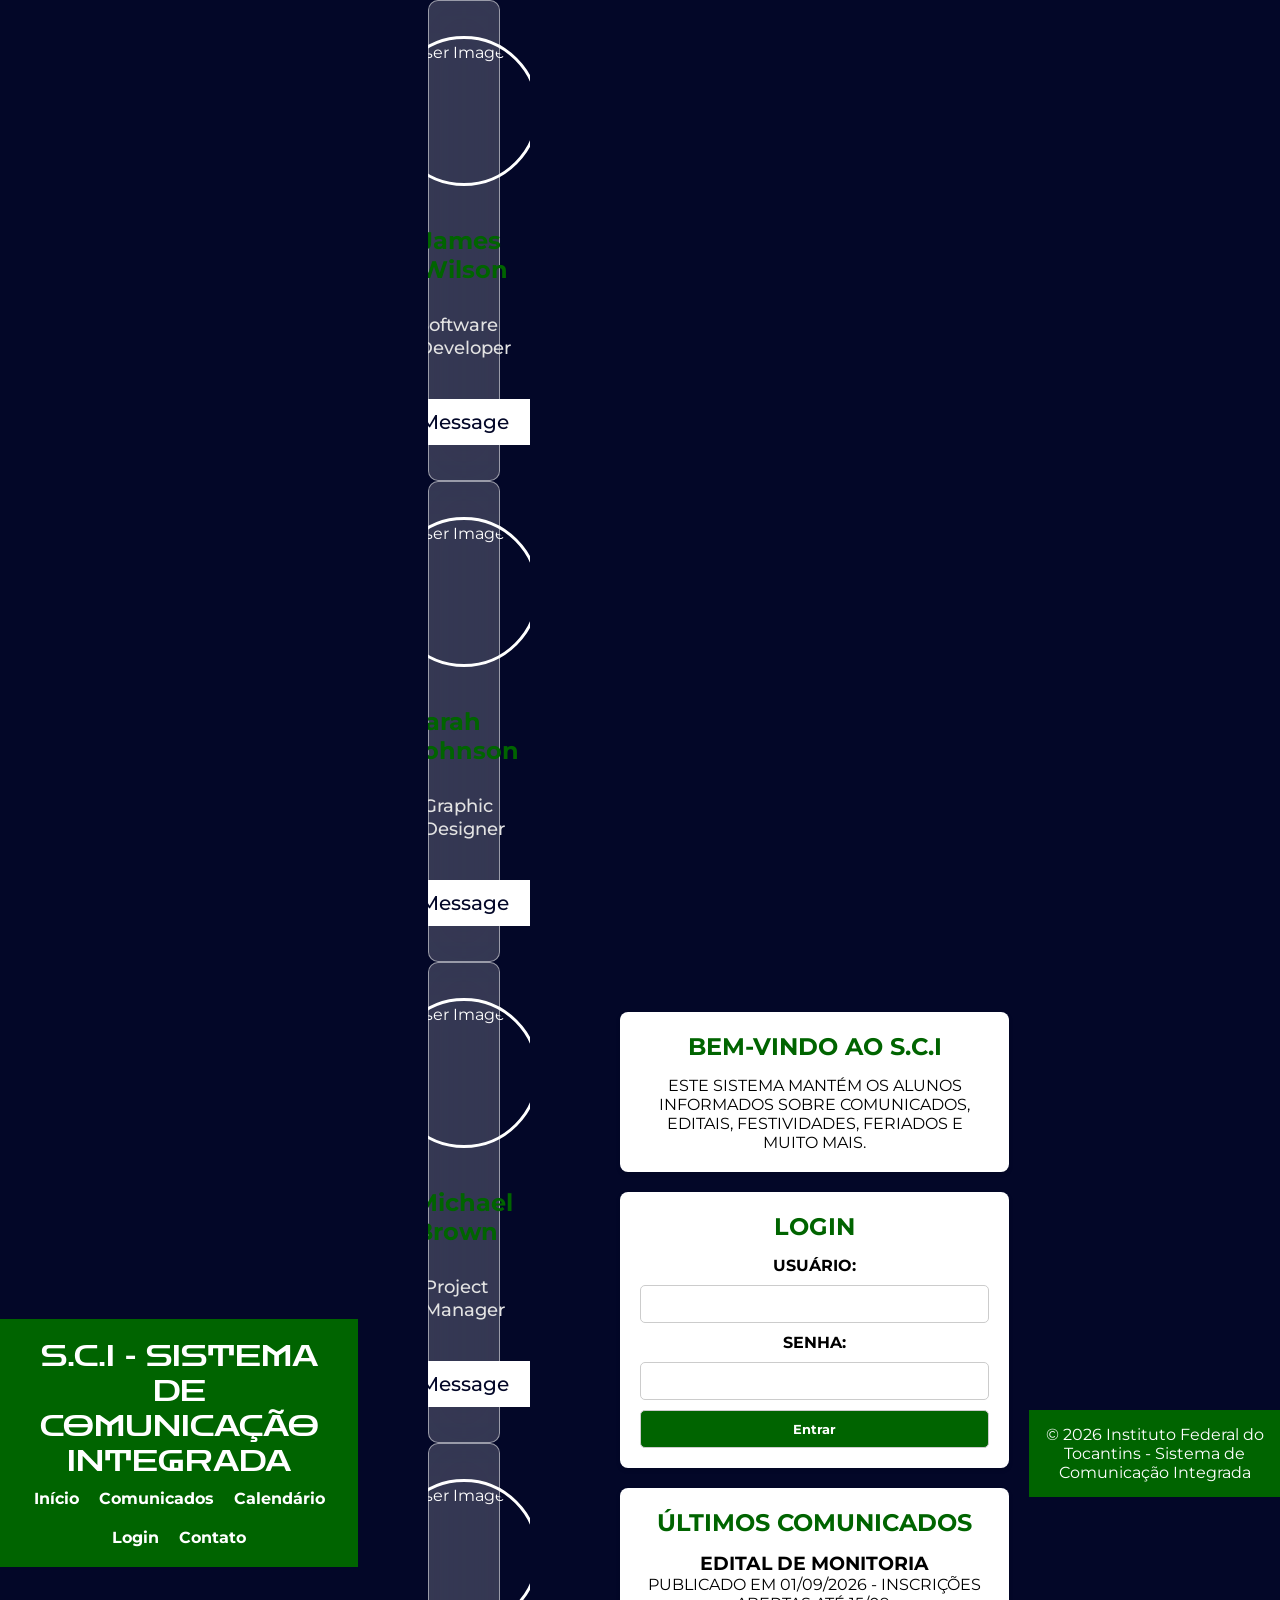
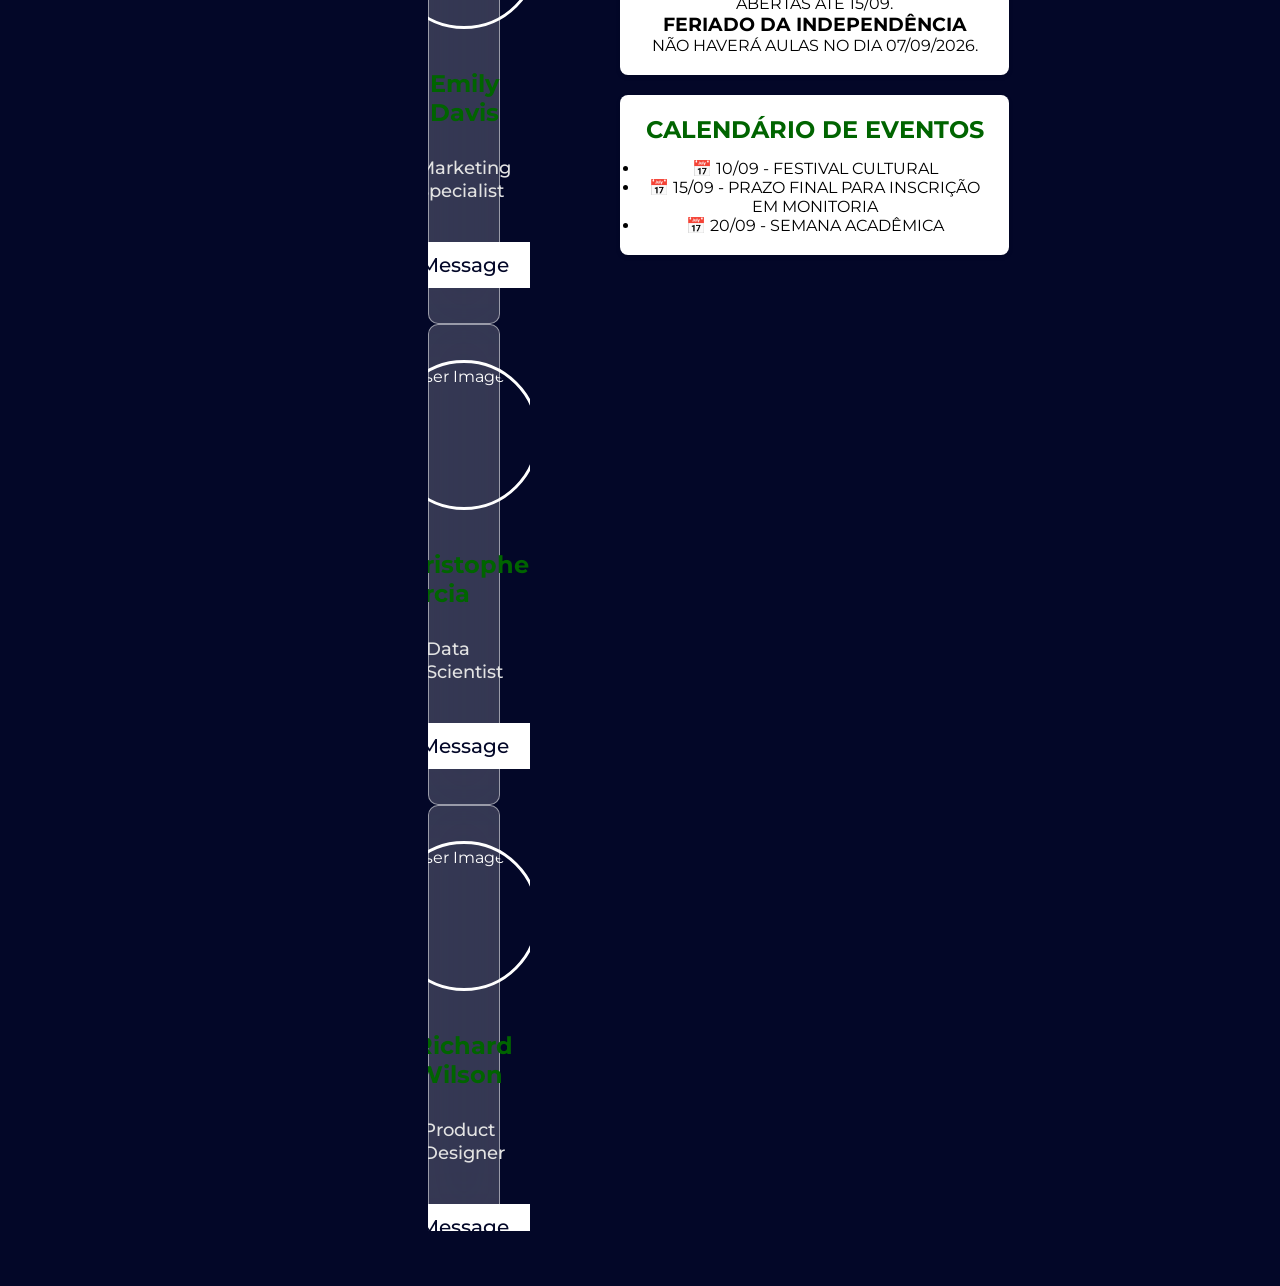
==== index.html @ 7d1e1d48 "teste" ====
<!DOCTYPE html>
<html lang="pt-BR">
<head>
    <meta charset="UTF-8">
    <meta name="viewport" content="width=device-width, initial-scale=1.0">
    <title>S.C.I - Sistema de Comunicação Integrada</title>
    <link rel="stylesheet" href="style.css">
    
    <link javascript src="api.js"></script>
    <link rel="preconnect" href="https://fonts.googleapis.com">
<link rel="preconnect" href="https://fonts.gstatic.com" crossorigin>
<link rel="preconnect" href="https://fonts.googleapis.com">
<link rel="preconnect" href="https://fonts.gstatic.com" crossorigin>
<link href="https://fonts.googleapis.com/css2?family=Electrolize&family=Zen+Dots&display=swap" rel="stylesheet">
</head>
<body>
    <!-- Cabeçalho teste -->
    <header>
        <h1>S.C.I - Sistema de Comunicação Integrada</h1>
        <nav>
            <ul>
                <li><a href="index.html">Início</a></li>
                <li><a href="#comunicados">Comunicados</a></li>
                <li><a href="#calendario">Calendário</a></li>
                <li><a href="#login">Login</a></li>
                <li><a href="#contato">Contato</a></li>
            </ul>
        </nav>
    </header>

<body>
  <div class="container swiper">
    <div class="slider-wrapper">
      <div class="card-list swiper-wrapper">
        <div class="card-item swiper-slide">
          <img src="images/img-1.jpg" alt="User Image" class="user-image">
          <h2 class="user-name">James Wilson</h2>
          <p class="user-profession">Software Developer</p>
          <button class="message-button">Message</button>
        </div>
        <div class="card-item swiper-slide">
          <img src="images/img-2.jpg" alt="User Image" class="user-image">
          <h2 class="user-name">Sarah Johnson</h2>
          <p class="user-profession">Graphic Designer</p>
          <button class="message-button">Message</button>
        </div>
        <div class="card-item swiper-slide">
          <img src="images/img-3.jpg" alt="User Image" class="user-image">
          <h2 class="user-name">Michael Brown</h2>
          <p class="user-profession">Project Manager</p>
          <button class="message-button">Message</button>
        </div>
        <div class="card-item swiper-slide">
          <img src="images/img-4.jpg" alt="User Image" class="user-image">
          <h2 class="user-name">Emily Davis</h2>
          <p class="user-profession">Marketing Specialist</p>
          <button class="message-button">Message</button>
        </div>
        <div class="card-item swiper-slide">
          <img src="images/img-5.jpg" alt="User Image" class="user-image">
          <h2 class="user-name">Christopher Garcia</h2>
          <p class="user-profession">Data Scientist</p>
          <button class="message-button">Message</button>
        </div>
        <div class="card-item swiper-slide">
          <img src="images/img-6.jpg" alt="User Image" class="user-image">
          <h2 class="user-name">Richard Wilson</h2>
          <p class="user-profession">Product Designer</p>
          <button class="message-button">Message</button>
        </div>
      </div>
      <div class="swiper-pagination"></div>
      <div class="swiper-slide-button swiper-button-prev"></div>
      <div class="swiper-slide-button swiper-button-next"></div>
    </div>
  </div>
  <!-- Linking SwiperJS script -->
  <script src="https://cdn.jsdelivr.net/npm/swiper@11/swiper-bundle.min.js"></script>
  <!-- Linking custom script -->
  <script src="script.js"></script>
</body>
</html>
    <!-- Conteúdo principal -->
    <main>
        <!-- Seção de boas-vindas -->
        <section id="bem-vindo">
            <h2>Bem-vindo ao S.C.I</h2>
            <p>Este sistema mantém os alunos informados sobre comunicados, editais, festividades, feriados e muito mais.</p>
        </section>

        <!-- Seção de login -->
        <section id="login">
            <h2>Login</h2>
            <form action="login.php" method="post">
                <label for="usuario">Usuário:</label>
                <input type="text" id="usuario" name="usuario" required>

                <label for="senha">Senha:</label>
                <input type="password" id="senha" name="senha" required>

                <button type="submit">Entrar</button>
            </form>
        </section>

        <!-- Seção de comunicados -->
        <section id="comunicados">
            <h2>Últimos Comunicados</h2>
            <article>
                <h3>Edital de Monitoria</h3>
                <p>Publicado em 01/09/2026 - Inscrições abertas até 15/09.</p>
            </article>
            <article>
                <h3>Feriado da Independência</h3>
                <p>Não haverá aulas no dia 07/09/2026.</p>
            </article>
        </section>

        <!-- Seção de calendário -->
        <section id="calendario">
            <h2>Calendário de Eventos</h2>
            <ul>
                <li>📅 10/09 - Festival Cultural</li>
                <li>📅 15/09 - Prazo final para inscrição em monitoria</li>
                <li>📅 20/09 - Semana Acadêmica</li>
            </ul>
        </section>
    </main>

    <!-- Rodapé -->
    <footer id="contato">
        <p>&copy; 2026 Instituto Federal do Tocantins - Sistema de Comunicação Integrada</p>
    </footer>
</body>
 <script src="api.js"></script>
</html>
---- style.css ----
/* Importing Google Font - Montserrat */
@import url('https://fonts.googleapis.com/css2?family=Montserrat:ital,wght@0,100..900;1,100..900&display=swap');
/* Reset básico */
* {
  margin: 0;
  padding: 0;
  box-sizing: border-box;
  font-family: "Montserrat", sans-serif;
}
body {
  display: flex;
  align-items: center;
  justify-content: center;
  min-height: 100vh;
  background: url("images/bg.jpg") #030728 no-repeat center;
}

/* Cabeçalho */
header {
    background-color: #006400; /* Verde IFTO */
    color: #fff;
    padding: 20px;
    text-align: center;
}

header h1 {
    margin-bottom: 10px;
    font-size: 1.8rem;
}

nav ul {
    list-style: none;
    display: flex;
    justify-content: center;
    gap: 20px;
    flex-wrap: wrap; /* quebra em telas menores */
}

nav ul li a {
    color: #fff;
    text-decoration: none;
    font-weight: bold;
    transition: color 0.3s;
}

nav ul li a:hover {
    color: #cce5cc;
}

/* Conteúdo principal */
main {
    padding: 20px;
    max-width: 1000px;
    margin: auto;
}

section {
    background: #fff;
    padding: 20px;
    margin-bottom: 20px;
    border-radius: 8px;
    box-shadow: 0 2px 5px rgba(0,0,0,0.1);
    text-align: center;
    text-transform: uppercase;
    
}
h1{
    font-family: "Zen Dots", sans-serif;
  font-weight: 100;
  font-style: normal;
  text-transform: uppercase;
}
h2 {
    color: #006400;
    margin-bottom: 15px;
}

/* Formulários */
form {
    display: flex;
    flex-direction: column;
    gap: 10px;
}

label {
    font-weight: bold;
}

input, select, button {
    padding: 10px;
    border: 1px solid #ccc;
    border-radius: 5px;
}

button {
    background-color: #006400;
    color: #fff;
    font-weight: bold;
    cursor: pointer;
    transition: background 0.3s;
}

button:hover {
    background-color: #004d00;
}

/* Rodapé */
footer {
    background-color: #006400;
    color: #fff;
    text-align: center;
    padding: 15px;
    margin-top: 20px;
}

/* Responsividade */
@media (max-width: 768px) {
    header h1 {
        font-size: 1.5rem;
    }

    nav ul {
        flex-direction: column;
        gap: 10px;
    }

    main {
        padding: 10px;
    }

    section {
        padding: 15px;
    }
}

@media (max-width: 480px) {
    header h1 {
        font-size: 1.2rem;
    }

    button {
        padding: 8px;
        font-size: 0.9rem;
    }

    input, select {
        font-size: 0.9rem;
    }
}

.slider-wrapper {
  overflow: hidden;
  max-width: 1200px;
  margin: 0 70px 55px;
}
.card-list .card-item {
  height: auto;
  color: #fff;
  user-select: none;
  padding: 35px;
  display: flex;
  flex-direction: column;
  align-items: center;
  justify-content: center;
  border-radius: 10px;
  backdrop-filter: blur(30px);
  background: rgba(255, 255, 255, 0.2);
  border: 1px solid rgba(255, 255, 255, 0.5);
}
.card-list .card-item .user-image {
  width: 150px;
  height: 150px;
  border-radius: 50%;
  margin-bottom: 40px;
  border: 3px solid #fff;
  padding: 4px;
}
.card-list .card-item .user-profession {
  font-size: 1.15rem;
  color: #e3e3e3;
  font-weight: 500;
  margin: 14px 0 40px;
}
.card-list .card-item .message-button {
  font-size: 1.25rem;
  padding: 10px 35px;
  color: #030728;
  border-radius: 6px;
  font-weight: 500;
  cursor: pointer;
  background: #fff;
  border: 1px solid transparent;
  transition: 0.2s ease;
}
.card-list .card-item .message-button:hover {
  background: rgba(255, 255, 255, 0.1);
  border: 1px solid #fff;
  color: #fff;
}
.slider-wrapper .swiper-pagination-bullet {
  background: #fff;
  height: 13px;
  width: 13px;
  opacity: 0.5;
}
.slider-wrapper .swiper-pagination-bullet-active {
  opacity: 1;
}
.slider-wrapper .swiper-slide-button {
  color: #fff;
  margin-top: -55px;
  transition: 0.2s ease;
}
.slider-wrapper .swiper-slide-button:hover {
  color: #4658ff;
}
@media (max-width: 768px) {
  .slider-wrapper {
    margin: 0 10px 40px;
  }
  .slider-wrapper .swiper-slide-button {
    display: none;
  }
}
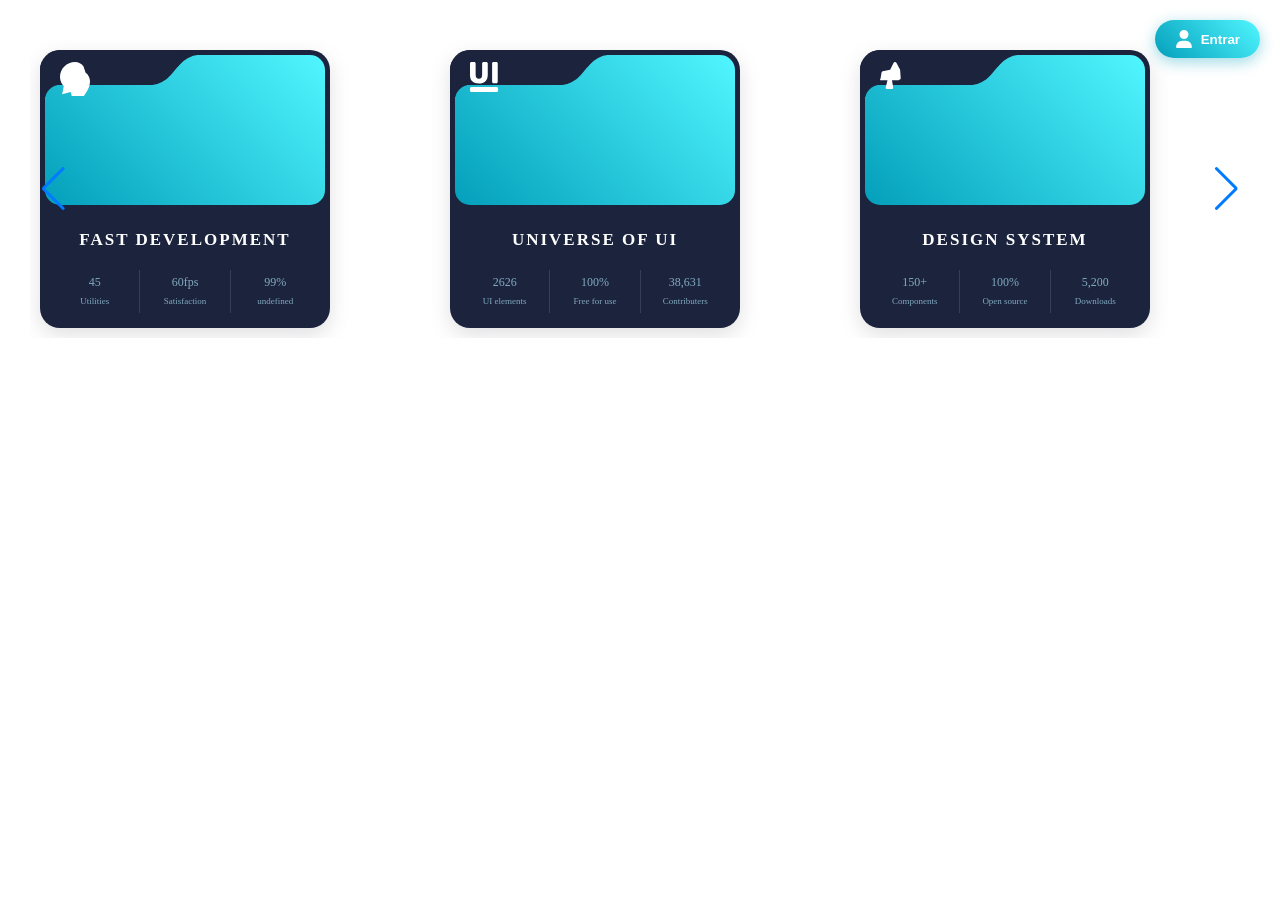
==== commit 3ff30c65: "nova cara" ====
--- a/index.html
+++ b/index.html
@@ -1,135 +1,66 @@
 <!DOCTYPE html>
-<html lang="pt-BR">
+<html lang="en">
+
 <head>
-    <meta charset="UTF-8">
-    <meta name="viewport" content="width=device-width, initial-scale=1.0">
-    <title>S.C.I - Sistema de Comunicação Integrada</title>
-    <link rel="stylesheet" href="style.css">
-    
-    <link javascript src="api.js"></script>
-    <link rel="preconnect" href="https://fonts.googleapis.com">
-<link rel="preconnect" href="https://fonts.gstatic.com" crossorigin>
-<link rel="preconnect" href="https://fonts.googleapis.com">
-<link rel="preconnect" href="https://fonts.gstatic.com" crossorigin>
-<link href="https://fonts.googleapis.com/css2?family=Electrolize&family=Zen+Dots&display=swap" rel="stylesheet">
+  <meta charset="UTF-8">
+  <meta name="viewport" content="width=device-width, initial-scale=1.0">
+  <title>SCI</title>
+  <link rel="stylesheet" href="estilos/style.css">
+  <link rel="stylesheet" href="estilos/posts.css">
+  <link rel="stylesheet" href="https://cdn.jsdelivr.net/npm/swiper@11/swiper-bundle.min.css">
 </head>
-<body>
-    <!-- Cabeçalho teste -->
-    <header>
-        <h1>S.C.I - Sistema de Comunicação Integrada</h1>
-        <nav>
-            <ul>
-                <li><a href="index.html">Início</a></li>
-                <li><a href="#comunicados">Comunicados</a></li>
-                <li><a href="#calendario">Calendário</a></li>
-                <li><a href="#login">Login</a></li>
-                <li><a href="#contato">Contato</a></li>
-            </ul>
-        </nav>
-    </header>
 
 <body>
-  <div class="container swiper">
-    <div class="slider-wrapper">
-      <div class="card-list swiper-wrapper">
-        <div class="card-item swiper-slide">
-          <img src="images/img-1.jpg" alt="User Image" class="user-image">
-          <h2 class="user-name">James Wilson</h2>
-          <p class="user-profession">Software Developer</p>
-          <button class="message-button">Message</button>
+  <!-- Botao Login canto superior direito -->
+  <div class="login-area">
+    <button class="login-btn" id="openLogin">
+      <svg xmlns="http://www.w3.org/2000/svg" viewBox="0 0 448 512" class="login-icon">
+        <path fill="white" d="M224 256A128 128 0 1 0 224 0a128 128 0 1 0 0 256zm-45.7 48C79.8 304 0 383.8 0 482.3C0 498.7 13.3 512 29.7 512H418.3c16.4 0 29.7-13.3 29.7-29.7C448 383.8 368.2 304 269.7 304H178.3z"/>
+      </svg>
+      <span>Entrar</span>
+    </button>
+  </div>
+
+  <!-- Modal de Login -->
+  <div class="login-overlay" id="loginOverlay">
+    <div class="login-modal">
+      <div class="modal-top"></div>
+      <div class="modal-body">
+        <div class="modal-avatar">
+          <svg xmlns="http://www.w3.org/2000/svg" viewBox="0 0 448 512" class="avatar-icon">
+            <path fill="white" d="M224 256A128 128 0 1 0 224 0a128 128 0 1 0 0 256zm-45.7 48C79.8 304 0 383.8 0 482.3C0 498.7 13.3 512 29.7 512H418.3c16.4 0 29.7-13.3 29.7-29.7C448 383.8 368.2 304 269.7 304H178.3z"/>
+          </svg>
         </div>
-        <div class="card-item swiper-slide">
-          <img src="images/img-2.jpg" alt="User Image" class="user-image">
-          <h2 class="user-name">Sarah Johnson</h2>
-          <p class="user-profession">Graphic Designer</p>
-          <button class="message-button">Message</button>
-        </div>
-        <div class="card-item swiper-slide">
-          <img src="images/img-3.jpg" alt="User Image" class="user-image">
-          <h2 class="user-name">Michael Brown</h2>
-          <p class="user-profession">Project Manager</p>
-          <button class="message-button">Message</button>
-        </div>
-        <div class="card-item swiper-slide">
-          <img src="images/img-4.jpg" alt="User Image" class="user-image">
-          <h2 class="user-name">Emily Davis</h2>
-          <p class="user-profession">Marketing Specialist</p>
-          <button class="message-button">Message</button>
-        </div>
-        <div class="card-item swiper-slide">
-          <img src="images/img-5.jpg" alt="User Image" class="user-image">
-          <h2 class="user-name">Christopher Garcia</h2>
-          <p class="user-profession">Data Scientist</p>
-          <button class="message-button">Message</button>
-        </div>
-        <div class="card-item swiper-slide">
-          <img src="images/img-6.jpg" alt="User Image" class="user-image">
-          <h2 class="user-name">Richard Wilson</h2>
-          <p class="user-profession">Product Designer</p>
-          <button class="message-button">Message</button>
-        </div>
+        <h2 class="modal-title">Area Restrita</h2>
+        <form id="loginForm">
+          <div class="input-group">
+            <input type="text" id="loginUser" placeholder="Usuario" required>
+          </div>
+          <div class="input-group">
+            <input type="password" id="loginPass" placeholder="Senha" required>
+          </div>
+          <span class="login-error" id="loginError">Usuario ou senha invalido</span>
+          <button type="submit" class="modal-submit">Entrar</button>
+        </form>
+        <button class="modal-close" id="closeLogin">&times;</button>
       </div>
-      <div class="swiper-pagination"></div>
-      <div class="swiper-slide-button swiper-button-prev"></div>
-      <div class="swiper-slide-button swiper-button-next"></div>
     </div>
   </div>
-  <!-- Linking SwiperJS script -->
+
+  <!-- Carrossel de Posts (preenchido via JS) -->
+  <div class="swiper slider-wrapper">
+    <div class="swiper-wrapper" id="postsContainer">
+    </div>
+
+    <div class="swiper-pagination"></div>
+    <div class="swiper-button-prev"></div>
+    <div class="swiper-button-next"></div>
+  </div>
+
   <script src="https://cdn.jsdelivr.net/npm/swiper@11/swiper-bundle.min.js"></script>
-  <!-- Linking custom script -->
-  <script src="script.js"></script>
+  <script src="js/posts.js"></script>
+  <script src="js/script.js"></script>
+  <script src="js/render.js"></script>
 </body>
+
 </html>
-    <!-- Conteúdo principal -->
-    <main>
-        <!-- Seção de boas-vindas -->
-        <section id="bem-vindo">
-            <h2>Bem-vindo ao S.C.I</h2>
-            <p>Este sistema mantém os alunos informados sobre comunicados, editais, festividades, feriados e muito mais.</p>
-        </section>
-
-        <!-- Seção de login -->
-        <section id="login">
-            <h2>Login</h2>
-            <form action="login.php" method="post">
-                <label for="usuario">Usuário:</label>
-                <input type="text" id="usuario" name="usuario" required>
-
-                <label for="senha">Senha:</label>
-                <input type="password" id="senha" name="senha" required>
-
-                <button type="submit">Entrar</button>
-            </form>
-        </section>
-
-        <!-- Seção de comunicados -->
-        <section id="comunicados">
-            <h2>Últimos Comunicados</h2>
-            <article>
-                <h3>Edital de Monitoria</h3>
-                <p>Publicado em 01/09/2026 - Inscrições abertas até 15/09.</p>
-            </article>
-            <article>
-                <h3>Feriado da Independência</h3>
-                <p>Não haverá aulas no dia 07/09/2026.</p>
-            </article>
-        </section>
-
-        <!-- Seção de calendário -->
-        <section id="calendario">
-            <h2>Calendário de Eventos</h2>
-            <ul>
-                <li>📅 10/09 - Festival Cultural</li>
-                <li>📅 15/09 - Prazo final para inscrição em monitoria</li>
-                <li>📅 20/09 - Semana Acadêmica</li>
-            </ul>
-        </section>
-    </main>
-
-    <!-- Rodapé -->
-    <footer id="contato">
-        <p>&copy; 2026 Instituto Federal do Tocantins - Sistema de Comunicação Integrada</p>
-    </footer>
-</body>
- <script src="api.js"></script>
-</html>
--- a/estilos/style.css
+++ b/estilos/style.css
@@ -0,0 +1,382 @@
+/* From Uiverse.io by Smit-Prajapati */
+.card {
+  width: 230px;
+  border-radius: 20px;
+  background: #1b233d;
+  padding: 5px;
+  overflow: hidden;
+  box-shadow: rgba(100, 100, 111, 0.2) 0px 7px 20px 0px;
+  transition: transform 0.5s cubic-bezier(0.175, 0.885, 0.32, 1.275);
+}
+
+.card:hover {
+  transform: scale(1.05);
+}
+
+.card .top-section {
+  height: 150px;
+  border-radius: 15px;
+  display: flex;
+  flex-direction: column;
+  background: linear-gradient(45deg, rgb(4, 159, 187) 0%, rgb(80, 246, 255) 100%);
+  position: relative;
+}
+
+.card .top-section .border {
+  border-bottom-right-radius: 10px;
+  height: 30px;
+  width: 130px;
+  background: white;
+  background: #1b233d;
+  position: relative;
+  transform: skew(-40deg);
+  box-shadow: -10px -10px 0 0 #1b233d;
+}
+
+.card .top-section .border::before {
+  content: "";
+  position: absolute;
+  width: 15px;
+  height: 15px;
+  top: 0;
+  right: -15px;
+  background: rgba(255, 255, 255, 0);
+  border-top-left-radius: 10px;
+  box-shadow: -5px -5px 0 2px #1b233d;
+}
+
+.card .top-section::before {
+  content: "";
+  position: absolute;
+  top: 30px;
+  left: 0;
+  background: rgba(255, 255, 255, 0);
+  height: 15px;
+  width: 15px;
+  border-top-left-radius: 15px;
+  box-shadow: -5px -5px 0 2px #1b233d;
+}
+
+.card .top-section .icons {
+  position: absolute;
+  top: 0;
+  width: 100%;
+  height: 30px;
+  display: flex;
+  justify-content: space-between;
+}
+
+.card .top-section .icons .logo {
+  height: 100%;
+  aspect-ratio: 1;
+  padding: 7px 0 7px 15px;
+}
+
+.card .top-section .icons .logo .top-section {
+  height: 100%;
+}
+
+.card .top-section .icons .social-media {
+  height: 100%;
+  padding: 8px 15px;
+  display: flex;
+  gap: 7px;
+}
+
+.card .top-section .icons .social-media .svg {
+  height: 100%;
+  fill: #1b233d;
+}
+
+.card .top-section .icons .social-media .svg:hover {
+  fill: white;
+}
+
+.card .bottom-section {
+  margin-top: 15px;
+  padding: 10px 5px;
+}
+
+.card .bottom-section .title {
+  display: block;
+  font-size: 17px;
+  font-weight: bolder;
+  color: white;
+  text-align: center;
+  letter-spacing: 2px;
+}
+
+.card .bottom-section .row {
+  display: flex;
+  justify-content: space-between;
+  margin-top: 20px;
+}
+
+.card .bottom-section .row .item {
+  flex: 30%;
+  text-align: center;
+  padding: 5px;
+  color: rgba(170, 222, 243, 0.721);
+}
+
+.card .bottom-section .row .item .big-text {
+  font-size: 12px;
+  display: block;
+}
+
+.card .bottom-section .row .item .regular-text {
+  font-size: 9px;
+}
+
+.card .bottom-section .row .item:nth-child(2) {
+  border-left: 1px solid rgba(255, 255, 255, 0.126);
+  border-right: 1px solid rgba(255, 255, 255, 0.126);
+}
+
+/* ========== Swiper Carousel ========== */
+
+.slider-wrapper {
+  width: 100%;
+  max-width: 1200px;
+  margin: 40px auto;
+  padding: 20px 0;
+}
+
+.swiper {
+  padding: 10px !important;
+}
+
+.swiper-slide {
+  display: flex;
+  justify-content: center;
+  align-items: center;
+  height: auto;
+}
+
+.swiper-slide .card {
+  width: 100%;
+  max-width: 280px;
+}
+
+/* Pagination bullets */
+.swiper-pagination-bullet {
+  background: rgba(255, 255, 255, 0.5);
+}
+
+.swiper-pagination-bullet-active {
+  background: #049fbb;
+}
+
+/* Navigation arrows */
+.swiper-button-prev,
+.swiper-button-next {
+  color: #049fbb;
+}
+
+/* Responsividade */
+@media (max-width: 768px) {
+  .swiper-slide .card {
+    max-width: 240px;
+  }
+
+  .swiper-button-prev,
+  .swiper-button-next {
+    display: none;
+  }
+}
+
+@media (min-width: 769px) {
+  .swiper-pagination {
+    display: none;
+  }
+}
+
+/* ========== Login Area ========== */
+
+.login-area {
+  position: fixed;
+  top: 20px;
+  right: 20px;
+  z-index: 1000;
+}
+
+.login-btn {
+  display: flex;
+  align-items: center;
+  gap: 8px;
+  background: linear-gradient(45deg, rgb(4, 159, 187), rgb(80, 246, 255));
+  border: none;
+  border-radius: 25px;
+  padding: 10px 20px;
+  color: white;
+  font-weight: bold;
+  cursor: pointer;
+  box-shadow: 0 4px 15px rgba(4, 159, 187, 0.4);
+  transition: transform 0.3s, box-shadow 0.3s;
+}
+
+.login-btn:hover {
+  transform: scale(1.05);
+  box-shadow: 0 6px 20px rgba(4, 159, 187, 0.6);
+}
+
+.login-icon {
+  width: 18px;
+  height: 18px;
+}
+
+/* Modal Overlay */
+
+.login-overlay {
+  display: none;
+  position: fixed;
+  top: 0;
+  left: 0;
+  width: 100%;
+  height: 100%;
+  background: rgba(0, 0, 0, 0.7);
+  backdrop-filter: blur(5px);
+  z-index: 2000;
+  justify-content: center;
+  align-items: center;
+}
+
+.login-overlay.active {
+  display: flex;
+}
+
+/* Modal */
+
+.login-modal {
+  width: 350px;
+  border-radius: 20px;
+  overflow: hidden;
+  background: #1b233d;
+  box-shadow: 0 20px 60px rgba(0, 0, 0, 0.5);
+  animation: modalSlideIn 0.4s ease;
+}
+
+@keyframes modalSlideIn {
+  from {
+    transform: translateY(-50px);
+    opacity: 0;
+  }
+
+  to {
+    transform: translateY(0);
+    opacity: 1;
+  }
+}
+
+.modal-top {
+  height: 80px;
+  background: linear-gradient(45deg, rgb(4, 159, 187), rgb(80, 246, 255));
+  position: relative;
+}
+
+.modal-body {
+  padding: 30px;
+  text-align: center;
+  position: relative;
+}
+
+.modal-avatar {
+  width: 80px;
+  height: 80px;
+  background: #1b233d;
+  border-radius: 50%;
+  display: flex;
+  align-items: center;
+  justify-content: center;
+  margin: -70px auto 15px;
+  border: 4px solid #1b233d;
+}
+
+.avatar-icon {
+  width: 50px;
+  height: 50px;
+  fill: #049fbb;
+}
+
+.modal-title {
+  color: white;
+  font-size: 20px;
+  margin-bottom: 25px;
+}
+
+.input-group {
+  margin-bottom: 15px;
+}
+
+.input-group input {
+  width: 100%;
+  padding: 12px 15px;
+  border: 2px solid rgba(255, 255, 255, 0.1);
+  border-radius: 10px;
+  background: rgba(255, 255, 255, 0.05);
+  color: white;
+  font-size: 14px;
+  outline: none;
+  transition: border-color 0.3s;
+  box-sizing: border-box;
+}
+
+.input-group input:focus {
+  border-color: #049fbb;
+}
+
+.input-group input::placeholder {
+  color: rgba(255, 255, 255, 0.4);
+}
+
+.login-error {
+  color: #ff4757;
+  font-size: 12px;
+  display: none;
+  margin-bottom: 10px;
+}
+
+.login-error.visible {
+  display: block;
+}
+
+.modal-submit {
+  width: 100%;
+  padding: 12px;
+  background: linear-gradient(45deg, rgb(4, 159, 187), rgb(80, 246, 255));
+  border: none;
+  border-radius: 10px;
+  color: white;
+  font-size: 16px;
+  font-weight: bold;
+  cursor: pointer;
+  transition: transform 0.3s, box-shadow 0.3s;
+  margin-top: 10px;
+}
+
+.modal-submit:hover {
+  transform: scale(1.02);
+  box-shadow: 0 5px 20px rgba(4, 159, 187, 0.5);
+}
+
+.modal-close {
+  position: absolute;
+  top: -55px;
+  right: 15px;
+  background: none;
+  border: none;
+  color: white;
+  font-size: 28px;
+  cursor: pointer;
+  width: 35px;
+  height: 35px;
+  display: flex;
+  align-items: center;
+  justify-content: center;
+  border-radius: 50%;
+  transition: background 0.3s;
+}
+
+.modal-close:hover {
+  background: rgba(255, 255, 255, 0.1);
+}
--- a/estilos/posts.css
+++ b/estilos/posts.css
@@ -0,0 +1 @@
+/* ========== Posts Cards ========== */
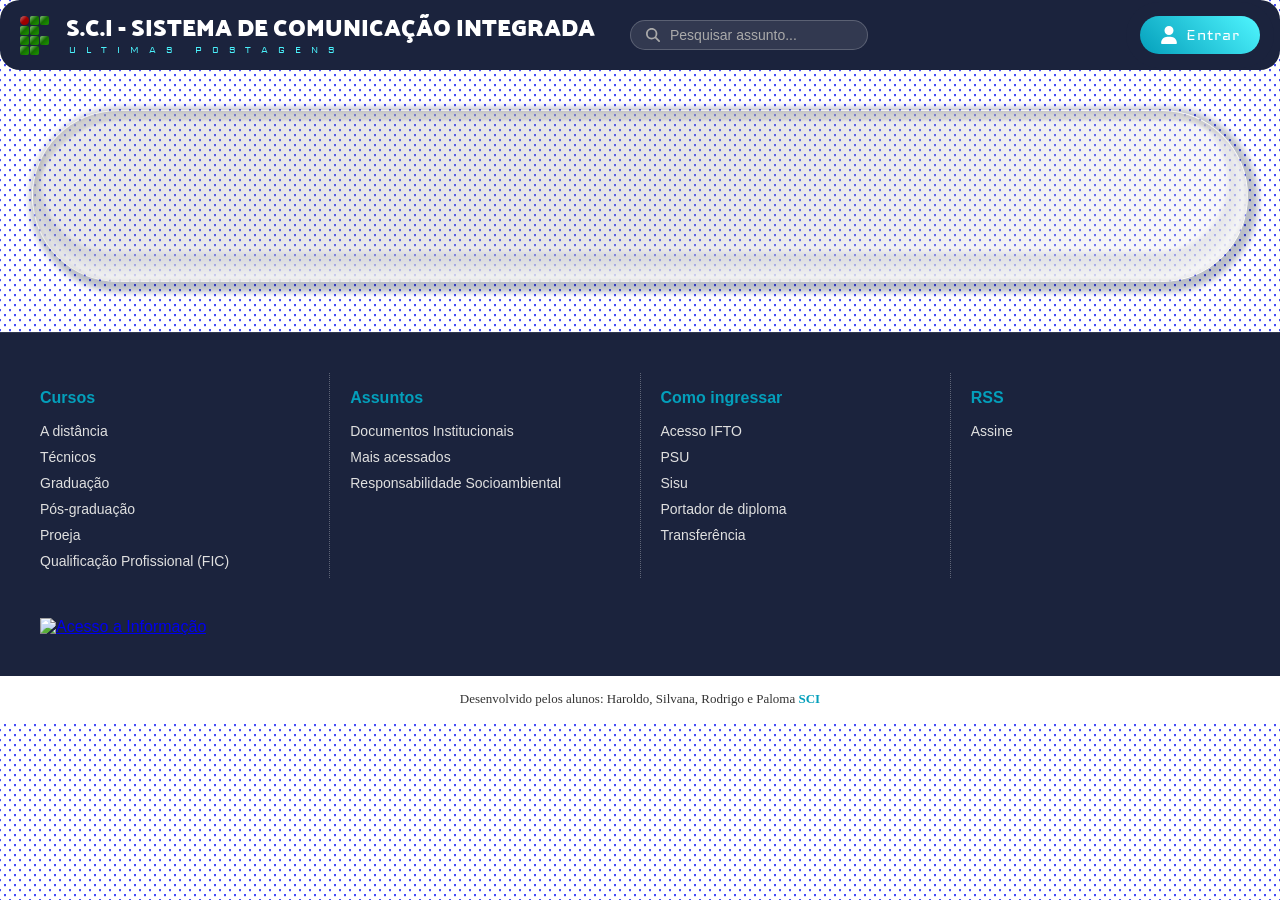
==== commit 7e058619: "conceito inicial para apresentação" ====
--- a/index.html
+++ b/index.html
@@ -4,22 +4,85 @@
 <head>
   <meta charset="UTF-8">
   <meta name="viewport" content="width=device-width, initial-scale=1.0">
-  <title>SCI</title>
+  <title>SCI - Sistema de Comunicação Integrada</title>
+
+  <!-- Open Graph / WhatsApp / Redes Sociais -->
+  <meta property="og:type" content="website">
+  <meta property="og:title" content="SCI - Sistema de Comunicação Integrada">
+  <meta property="og:description" content="Sistema de Comunicação Integrada do IFTO Campus Colinas">
+  <meta property="og:image" content="https://sci.gt.tc/logo.png">
+  <meta property="og:image:width" content="512">
+  <meta property="og:image:height" content="512">
+  <meta property="og:url" content="https://sci.gt.tc/">
+  <meta name="twitter:card" content="summary_large_image">
+  <meta name="twitter:image" content="https://sci.gt.tc/logo.png">
+  <link rel="icon" type="image/png" href="logo.png">
   <link rel="stylesheet" href="estilos/style.css">
   <link rel="stylesheet" href="estilos/posts.css">
   <link rel="stylesheet" href="https://cdn.jsdelivr.net/npm/swiper@11/swiper-bundle.min.css">
+  <!--Meta tags de fonts e icones-->
+  <script src="https://code.iconify.design/3/3.1.0/iconify.min.js"></script>
+  <script src="https://cdnjs.cloudflare.com/ajax/libs/lottie-web/5.12.1/lottie.min.js"></script>
+  <link rel="preconnect" href="https://fonts.googleapis.com">
+  <link rel="preconnect" href="https://fonts.gstatic.com" crossorigin>
+  <link href="https://fonts.googleapis.com/css2?family=Zen+Dots&display=swap" rel="stylesheet">
+  <link href="https://fonts.googleapis.com/css2?family=Qwitcher+Grypen:wght@400;700&display=swap" rel="stylesheet">
+  <link href="https://fonts.googleapis.com/css2?family=Blinker:wght@100;200;300;400;600;700;800;900&display=swap"
+    rel="stylesheet">
+  <link href="https://fonts.googleapis.com/css2?family=Molle:ital@1&family=Nabla&family=Reggae+One&display=swap"
+    rel="stylesheet">
+  <link
+    href="https://fonts.googleapis.com/css2?family=Alumni+Sans:ital,wght@0,100..900;1,100..900&family=Amatic+SC:wght@400;700&family=Anek+Telugu:wght@100..800&family=Anton&family=Bangers&family=Bebas+Neue&family=Bodoni+Moda:ital,opsz,wght@0,6..96,400..900;1,6..96,400..900&family=Caveat:wght@400..700&family=Changa:wght@200..800&family=Comic+Neue:ital,wght@0,300;0,400;0,700;1,300;1,400;1,700&family=Dancing+Script:wght@400..700&family=Datatype:wght@100..900&family=Edu+VIC+WA+NT+Hand+Pre:wght@400..700&family=Gloria+Hallelujah&family=Indie+Flower&family=Jost:ital,wght@0,100..900;1,100..900&family=Kalam:wght@300;400;700&family=Kanit:ital,wght@0,100;0,200;0,300;0,400;0,500;0,600;0,700;0,800;0,900;1,100;1,200;1,300;1,400;1,500;1,600;1,700;1,800;1,900&family=Kaushan+Script&family=Maven+Pro:wght@400..900&family=Orbitron:wght@400..900&family=Pacifico&family=Permanent+Marker&family=Rajdhani:wght@300;400;500;600;700&family=Righteous&family=Russo+One&family=Satisfy&family=Shadows+Into+Light&family=Shizuru&family=Teko:wght@300..700&family=Yanone+Kaffeesatz:wght@200..700&display=swap"
+    rel="stylesheet">
+  <link href="https://fonts.googleapis.com/css2?family=Quicksand:wght@300..700&display=swap" rel="stylesheet">
+  <link
+    href="https://fonts.googleapis.com/css2?family=Aboreto&family=Aldrich&family=Architects+Daughter&family=Bad+Script&family=Bellota+Text:ital,wght@0,300;0,400;0,700;1,300;1,400;1,700&family=Buda:wght@300&family=Cinzel+Decorative:wght@400;700;900&family=Coda:wght@400;800&family=Cutive+Mono&family=Darker+Grotesque:wght@300..900&family=Dongle&family=Economica:ital,wght@0,400;0,700;1,400;1,700&family=Encode+Sans+Expanded:wght@100;200;300;400;500;600;700;800;900&family=Fredericka+the+Great&family=Georama:ital,wght@0,100..900;1,100..900&family=Goldman:wght@400;700&family=Jura:wght@300..700&family=Michroma&family=Ms+Madi&family=Nanum+Pen+Script&family=Nixie+One&family=Nova+Square&family=Palanquin+Dark:wght@400;500;600;700&family=Parisienne&family=Poiret+One&family=Racing+Sans+One&family=Reem+Kufi:wght@400..700&family=Syncopate:wght@400;700&family=Whisper&family=ZCOOL+XiaoWei&family=Zeyada&display=swap"
+    rel="stylesheet">
+
+  <link
+    href="https://fonts.googleapis.com/css2?family=Agdasima:wght@400;700&family=Baumans&family=Cambay:ital,wght@0,400;0,700;1,400;1,700&family=Doppio+One&family=Federo&family=Finger+Paint&family=Gluten:wght@100..900&family=Iceland&family=Inder&family=Lexend+Tera:wght@100..900&family=Madimi+One&family=Marvel:ital,wght@0,400;0,700;1,400;1,700&family=MedievalSharp&family=Rubik+Dirt&family=Sarpanch:wght@400;500;600;700;800;900&family=The+Girl+Next+Door&family=Uncial+Antiqua&family=Waterfall&family=Wire+One&family=Zen+Dots&family=Zen+Kurenaido&display=swap"
+    rel="stylesheet">
 </head>
 
 <body>
-  <!-- Botao Login canto superior direito -->
-  <div class="login-area">
-    <button class="login-btn" id="openLogin">
-      <svg xmlns="http://www.w3.org/2000/svg" viewBox="0 0 448 512" class="login-icon">
-        <path fill="white" d="M224 256A128 128 0 1 0 224 0a128 128 0 1 0 0 256zm-45.7 48C79.8 304 0 383.8 0 482.3C0 498.7 13.3 512 29.7 512H418.3c16.4 0 29.7-13.3 29.7-29.7C448 383.8 368.2 304 269.7 304H178.3z"/>
+  <section class="cabecalho">
+    <div class="logoifto">
+      <div class="quadrado"></div>
+      <div class="quadrado"></div>
+      <div class="quadrado"></div>
+      <div class="quadrado"></div>
+      <div class="quadrado"></div>
+      <div class="quadrado"></div>
+      <div class="quadrado"></div>
+      <div class="quadrado"></div>
+      <div class="quadrado"></div>
+      <div class="quadrado"></div>
+    </div>
+    <div class="cabliteral">
+      <h1 class="titulo">S.C.I - Sistema de Comunicação Integrada</h1>
+      <h2 class="subtitulo"> ULTIMAS POSTAGENS</h2>
+    </div>
+
+    <!-- Barra de Pesquisa -->
+    <div class="search-container">
+      <svg xmlns="http://www.w3.org/2000/svg" viewBox="0 0 512 512" class="search-icon">
+        <path
+          d="M416 208c0 45.9-14.9 88.3-40 122.7L502.6 457.4c12.5 12.5 12.5 32.8 0 45.3s-32.8 12.5-45.3 0L330.7 376c-34.4 25.2-76.8 40-122.7 40C93.1 416 0 322.9 0 208S93.1 0 208 0S416 93.1 416 208zM208 352a144 144 0 1 0 0-288 144 144 0 1 0 0 288z" />
       </svg>
-      <span>Entrar</span>
-    </button>
-  </div>
+      <input type="text" id="searchInput" placeholder="Pesquisar assunto...">
+    </div>
+
+    <!-- Botao Login canto superior direito -->
+    <div class="login-area">
+      <button class="login-btn" id="openLogin">
+        <svg xmlns="http://www.w3.org/2000/svg" viewBox="0 0 448 512" class="login-icon">
+          <path fill="white"
+            d="M224 256A128 128 0 1 0 224 0a128 128 0 1 0 0 256zm-45.7 48C79.8 304 0 383.8 0 482.3C0 498.7 13.3 512 29.7 512H418.3c16.4 0 29.7-13.3 29.7-29.7C448 383.8 368.2 304 269.7 304H178.3z" />
+        </svg>
+        <span>Entrar</span>
+      </button>
+    </div>
+  </section>
 
   <!-- Modal de Login -->
   <div class="login-overlay" id="loginOverlay">
@@ -28,7 +91,8 @@
       <div class="modal-body">
         <div class="modal-avatar">
           <svg xmlns="http://www.w3.org/2000/svg" viewBox="0 0 448 512" class="avatar-icon">
-            <path fill="white" d="M224 256A128 128 0 1 0 224 0a128 128 0 1 0 0 256zm-45.7 48C79.8 304 0 383.8 0 482.3C0 498.7 13.3 512 29.7 512H418.3c16.4 0 29.7-13.3 29.7-29.7C448 383.8 368.2 304 269.7 304H178.3z"/>
+            <path fill="white"
+              d="M224 256A128 128 0 1 0 224 0a128 128 0 1 0 0 256zm-45.7 48C79.8 304 0 383.8 0 482.3C0 498.7 13.3 512 29.7 512H418.3c16.4 0 29.7-13.3 29.7-29.7C448 383.8 368.2 304 269.7 304H178.3z" />
           </svg>
         </div>
         <h2 class="modal-title">Area Restrita</h2>
@@ -48,11 +112,13 @@
   </div>
 
   <!-- Carrossel de Posts (preenchido via JS) -->
-  <div class="swiper slider-wrapper">
-    <div class="swiper-wrapper" id="postsContainer">
-    </div>
-
-    <div class="swiper-pagination"></div>
+  <div class="slider-wrapper">
+    <div class="swiper">
+      <div class="swiper-wrapper" id="postsContainer">
+      </div>
+      <div class="swiper-pagination"></div>
+    </div>
+    <!-- Setas fora do swiper para nunca serem cortadas pelo overflow -->
     <div class="swiper-button-prev"></div>
     <div class="swiper-button-next"></div>
   </div>
@@ -62,5 +128,100 @@
   <script src="js/script.js"></script>
   <script src="js/render.js"></script>
 </body>
+<footer>
+  <!-- Footer -->
+  <div id="footer" role="contentinfo">
+    <a name="afooter" id="afooter"></a>
+    <div id="doormat-container" class="columns-4">
+      <div class="doormatColumn column-0">
+        <section class="doormatSection">
+          <h3 class="doormatSectionHeader">Cursos</h3>
+          <p class="doormatSectionBody">
+            <a href="https://www.ifto.edu.br/cursos/ead" class="external-link">A distância</a>
+          </p>
+          <p class="doormatSectionBody">
+            <a href="https://www.ifto.edu.br/cursos/tecnicos" class="external-link">Técnicos</a>
+          </p>
+          <p class="doormatSectionBody">
+            <a href="https://www.ifto.edu.br/cursos/graduacao" class="external-link">Graduação</a>
+          </p>
+          <p class="doormatSectionBody">
+            <a href="https://www.ifto.edu.br/cursos/pos-graduacao" class="external-link">Pós-graduação</a>
+          </p>
+          <p class="doormatSectionBody">
+            <a href="https://www.ifto.edu.br/cursos/fic-eja-proeja" class="external-link">Proeja</a>
+          </p>
+          <p class="doormatSectionBody">
+            <a href="https://www.ifto.edu.br/cursos/fic/" class="external-link">Qualificação Profissional (FIC)</a>
+          </p>
+        </section>
+      </div>
+      <div class="doormatColumn column-1">
+        <section class="doormatSection">
+          <h3 class="doormatSectionHeader">Assuntos</h3>
+          <p class="doormatSectionBody">
+            <a href="https://www.ifto.edu.br/centrais-de-conteudos/documentos-institucionais"
+              class="external-link">Documentos Institucionais</a>
+          </p>
+          <p class="doormatSectionBody">
+            <a href="https://www.ifto.edu.br/ifto/mais-acessados" class="external-link">Mais acessados</a>
+          </p>
+          <p class="doormatSectionBody">
+            <a href="https://www.ifto.edu.br/ifto/responsabilidade-socioambiental"
+              class="external-link">Responsabilidade Socioambiental</a>
+          </p>
+        </section>
+      </div>
+      <div class="doormatColumn column-2">
+        <section class="doormatSection">
+          <h3 class="doormatSectionHeader">Como ingressar</h3>
+          <p class="doormatSectionBody">
+            <a href="https://www.ifto.edu.br/cursos/formas-de-ingresso-no-ifto/acesso-ifto" class="external-link">Acesso
+              IFTO</a>
+          </p>
+          <p class="doormatSectionBody">
+            <a href="https://www.ifto.edu.br/cursos/formas-de-ingresso-no-ifto/vestibular" class="external-link">PSU</a>
+          </p>
+          <p class="doormatSectionBody">
+            <a href="https://www.ifto.edu.br/cursos/formas-de-ingresso-no-ifto/nota-do-enem"
+              class="external-link">Sisu</a>
+          </p>
+          <p class="doormatSectionBody">
+            <a href="https://www.ifto.edu.br/cursos/formas-de-ingresso-no-ifto/portador-de-diploma"
+              class="external-link">Portador de diploma</a>
+          </p>
+          <p class="doormatSectionBody">
+            <a href="https://www.ifto.edu.br/cursos/formas-de-ingresso-no-ifto/transferencias"
+              class="external-link">Transferência</a>
+          </p>
+        </section>
+      </div>
+      <div class="doormatColumn column-3">
+        <section class="doormatSection">
+          <h3 class="doormatSectionHeader">RSS</h3>
+          <p class="doormatSectionBody">
+            <a href="https://www.ifto.edu.br/noticias/ultimas-noticias/RSS" class="external-link">Assine</a>
+          </p>
+        </section>
+      </div>
+    </div>
+    <div class="clear"></div>
+    <div id="footer-brasil" class="footer-logos">
+      <div>
+        <a href="https://www.acessoainformacao.gov.br/" class="logo-acesso">
+          <img src="https://www.ifto.edu.br/++theme++portal-do-ifto/img/acesso-a-infornacao.png"
+            alt="Acesso a Informação">
+        </a>
+      </div>
+    </div>
+  </div>
+  <div id="extra-footer">
+    <p>
+      Desenvolvido pelos alunos: Haroldo, Silvana, Rodrigo e Paloma
+      <a href="https://sci.gt.tc">SCI</a>
+    </p>
+  </div>
+  <!-- /Footer-->
+</footer>
 
 </html>
--- a/estilos/style.css
+++ b/estilos/style.css
@@ -1,6 +1,161 @@
 /* From Uiverse.io by Smit-Prajapati */
+body {
+  margin: 0;
+  padding: 0;
+  overflow-x: clip;
+  background: radial-gradient(#444CF7 15%, transparent 16%) 0 0, radial-gradient(#444CF7 15%, transparent 16%) 5px 5px, radial-gradient(#444CF733 15%, transparent 20%) 0 1px, radial-gradient(#444CF733 15%, transparent 20%) 5px 6px;
+  background-size: 10px 10px;
+}
+
+.cabecalho {
+  min-height: 50px;
+  text-align: left;
+  font-family: 'Montserrat', sans-serif;
+  color: white;
+  background: #1b233d;
+  align-items: center;
+  display: flex;
+  gap: 15px;
+  padding: 10px 20px;
+  border-radius: 20px;
+  line-height: 7px;
+  flex-wrap: wrap;
+}
+
+.cabliteral {
+  display: flex;
+  flex-direction: column;
+  justify-content: center;
+  min-width: 0;
+}
+
+.logoifto {
+  --sq-size: 9px;
+  --sq-gap: 10px;
+  position: relative;
+  width: calc(var(--sq-gap) * 2 + var(--sq-size));
+  height: calc(var(--sq-gap) * 3 + var(--sq-size));
+  flex-shrink: 0;
+}
+
+.quadrado {
+  width: var(--sq-size);
+  height: var(--sq-size);
+  background: linear-gradient(-45deg, rgba(28, 150, 0, 1) 0%, rgba(20, 110, 0, 1) 53%, rgba(139, 199, 127, 1) 100%);
+  border-radius: 2px;
+  position: absolute;
+}
+
+.quadrado:nth-child(1) {
+  margin: 0px;
+  background: linear-gradient(-45deg, rgba(150, 0, 0, 1) 0%, rgba(161, 0, 0, 1) 53%, rgba(199, 127, 127, 1) 100%);
+  border-radius: 30px;
+}
+
+.quadrado:nth-child(2) {
+  margin: 0px var(--sq-gap);
+}
+
+.quadrado:nth-child(3) {
+  margin: 0px calc(var(--sq-gap) * 2);
+}
+
+.quadrado:nth-child(4) {
+  margin: var(--sq-gap) 0px;
+}
+
+.quadrado:nth-child(5) {
+  margin: var(--sq-gap) var(--sq-gap);
+}
+
+.quadrado:nth-child(6) {
+  margin: calc(var(--sq-gap) * 2) 0px;
+}
+
+.quadrado:nth-child(7) {
+  margin: calc(var(--sq-gap) * 2) calc(var(--sq-gap) * 2);
+}
+
+.quadrado:nth-child(8) {
+  margin: calc(var(--sq-gap) * 3) 0px;
+}
+
+.quadrado:nth-child(9) {
+  margin: calc(var(--sq-gap) * 2) var(--sq-gap);
+}
+
+.quadrado:nth-child(10) {
+  margin: calc(var(--sq-gap) * 3) var(--sq-gap);
+}
+
+
+
+.titulo {
+  font-size: 24px;
+  font-weight: bold;
+  margin: 0;
+  font-family: Palanquin Dark;
+  text-transform: uppercase;
+  margin-left: 2px;
+  line-height: 1.2;
+}
+
+.subtitulo {
+  font-size: 10px;
+  margin: 0px;
+  font-family: Sarpanch;
+  letter-spacing: 10px;
+  font-weight: 100;
+  margin-left: 1px;
+  color: #4bf1fb;
+  /* text-shadow: 0px 3px 0px #005258; */
+  position: relative;
+  padding: 4px;
+}
+
+/* ========== Search Bar ========== */
+.search-container {
+  display: flex;
+  align-items: center;
+  background: rgba(255, 255, 255, 0.1);
+  border-radius: 20px;
+  padding: 5px 15px;
+  margin-left: 20px;
+  border: 1px solid rgba(255, 255, 255, 0.2);
+  transition: all 0.3s ease;
+}
+
+.search-container:focus-within {
+  background: rgba(255, 255, 255, 0.15);
+  border-color: #049fbb;
+}
+
+.search-icon {
+  width: 14px;
+  height: 14px;
+  fill: #aaa;
+  margin-right: 8px;
+}
+
+#searchInput {
+  background: transparent;
+  border: none;
+  color: white;
+  font-family: 'Montserrat', sans-serif;
+  font-size: 14px;
+  outline: none;
+  width: 180px;
+  transition: width 0.3s ease;
+}
+
+#searchInput::placeholder {
+  color: #aaa;
+}
+
 .card {
-  width: 230px;
+  width: 100%;
+  max-width: 230px;
+  margin: 0 auto;
   border-radius: 20px;
   background: #1b233d;
   padding: 5px;
@@ -29,6 +184,7 @@
   background: white;
   background: #1b233d;
   position: relative;
+  z-index: 1;
   transform: skew(-40deg);
   box-shadow: -10px -10px 0 0 #1b233d;
 }
@@ -50,6 +206,7 @@
   position: absolute;
   top: 30px;
   left: 0;
+  z-index: 1;
   background: rgba(255, 255, 255, 0);
   height: 15px;
   width: 15px;
@@ -62,12 +219,13 @@
   top: 0;
   width: 100%;
   height: 30px;
+  z-index: 1;
   display: flex;
   justify-content: space-between;
 }
 
 .card .top-section .icons .logo {
-  height: 100%;
+  height: 55%;
   aspect-ratio: 1;
   padding: 7px 0 7px 15px;
 }
@@ -103,7 +261,9 @@
   font-weight: bolder;
   color: white;
   text-align: center;
-  letter-spacing: 2px;
+
+  font-family: Sarpanch;
+  letter-spacing: 0px;
 }
 
 .card .bottom-section .row {
@@ -130,20 +290,35 @@
 
 .card .bottom-section .row .item:nth-child(2) {
   border-left: 1px solid rgba(255, 255, 255, 0.126);
-  border-right: 1px solid rgba(255, 255, 255, 0.126);
+  border-right: 1px solid rgba(51, 50, 50, 0.126);
 }
 
 /* ========== Swiper Carousel ========== */
 
 .slider-wrapper {
-  width: 100%;
-  max-width: 1200px;
+  width: 95%;
+  max-width: 100%;
   margin: 40px auto;
-  padding: 20px 0;
+  padding: 65px 10px;
+  overflow: visible;
+  position: relative;
+  box-sizing: border-box;
+  background: linear-gradient(-45deg, rgb(241 241 241 / 25%) 0%, rgb(157 157 157 / 25%) 48%, rgb(146 146 146 / 20%) 100%);
+  border-radius: 100px;
+  box-shadow: -5px -6px 13px -1px #ffffffc4 inset, 0px 0px 3px 2px #afafaf82 inset, -15px -24px 18px 2px #f6f6f699 inset, 6px 14px 3px -5px #a7a7a75c inset, 4px 4px 7px 6px #00113147, -5px -15px 5px 13px #00113121 inset;
+  opacity: 98%;
+  border: .5px solid rgb(255 255 255 / 30%);
 }
 
 .swiper {
-  padding: 10px !important;
+  padding: 20px !important;
+  /* default overflow:hidden clips slides correctly */
+}
+
+@media (max-width: 768px) {
+  .swiper {
+    padding: 20px 0 !important;
+  }
 }
 
 .swiper-slide {
@@ -151,6 +326,8 @@
   justify-content: center;
   align-items: center;
   height: auto;
+  width: 280px;
+  /* Explicit width for slidesPerView: auto */
 }
 
 .swiper-slide .card {
@@ -167,21 +344,81 @@
   background: #049fbb;
 }
 
-/* Navigation arrows */
+/* Navigation arrows - positioned absolute relative to .slider-wrapper */
 .swiper-button-prev,
 .swiper-button-next {
   color: #049fbb;
+  width: 30px !important;
+  height: 30px !important;
+  position: absolute;
+  top: 50%;
+  transform: translateY(-50%);
+  z-index: 10;
+  cursor: pointer;
+}
+
+.swiper-button-prev::after,
+.swiper-button-next::after {
+  font-size: 18px !important;
+}
+
+.swiper-button-prev {
+  left: 5px;
+}
+
+.swiper-button-next {
+  right: 5px;
 }
 
 /* Responsividade */
 @media (max-width: 768px) {
+  .cabecalho {
+    padding: 10px;
+    flex-wrap: wrap;
+  }
+
+  .titulo {
+    font-size: 14px;
+    /* Reduce size */
+  }
+
+  .subtitulo {
+    letter-spacing: 2px;
+    /* Reduce spacing */
+    font-size: 8px;
+  }
+
+  .swiper-slide {
+    width: 240px;
+    /* Explicit width for mobile */
+  }
+
   .swiper-slide .card {
     max-width: 240px;
   }
 
   .swiper-button-prev,
   .swiper-button-next {
-    display: none;
+    display: flex;
+  }
+
+  .search-container {
+    margin-left: 0;
+    margin-top: 10px;
+    width: 100%;
+    order: 3;
+  }
+
+  #searchInput {
+    width: 100%;
+  }
+
+  .login-area {
+    margin: 10px auto 0;
+    width: 100%;
+    display: flex;
+    justify-content: center;
+    order: 4;
   }
 }
 
@@ -194,9 +431,7 @@
 /* ========== Login Area ========== */
 
 .login-area {
-  position: fixed;
-  top: 20px;
-  right: 20px;
+  margin-left: auto;
   z-index: 1000;
 }
 
@@ -212,12 +447,19 @@
   font-weight: bold;
   cursor: pointer;
   box-shadow: 0 4px 15px rgba(4, 159, 187, 0.4);
-  transition: transform 0.3s, box-shadow 0.3s;
+  transition: box-shadow 0.5s, background 0.5s;
+
+  box-shadow: 0px 0px 0px 14px rgb(27 35 61);
+  font-family: Iceland;
+  font-weight: 100;
+  letter-spacing: 1px;
+  font-size: 19px;
 }
 
 .login-btn:hover {
-  transform: scale(1.05);
-  box-shadow: 0 6px 20px rgba(4, 159, 187, 0.6);
+  box-shadow: 0px 0px 0px 1px rgb(71 236 247), 0px 0px 0px 5px rgb(255 255 255), 0px 0px 0px 10px rgb(27 35 61), 0px 0px 0px 16px rgb(255 255 255), 0px 0px 3px 2px rgb(71 236 247) inset;
+  background: linear-gradient(45deg, rgb(80, 246, 255), rgb(4, 159, 187));
+  text-decoration: none;
 }
 
 .login-icon {
@@ -379,4 +621,126 @@
 
 .modal-close:hover {
   background: rgba(255, 255, 255, 0.1);
+}
+
+/* ========== Footer IFTO ========== */
+#footer {
+  background: #1b233d;
+  color: white;
+  font-family: 'Montserrat', sans-serif;
+  padding: 40px 20px 0;
+  margin-top: 50px;
+  border-top: 1px solid rgba(255, 255, 255, 0.1);
+}
+
+#doormat-container.columns-4 {
+  display: flex;
+  flex-wrap: wrap;
+  gap: 20px;
+  max-width: 1200px;
+  margin: 0 auto;
+}
+
+.doormatColumn {
+  flex: 1;
+  min-width: 200px;
+  border-left: 1px dotted rgba(255, 255, 255, 0.3);
+  padding-left: 20px;
+}
+
+.doormatColumn:first-child {
+  border-left: none;
+  padding-left: 0;
+}
+
+.doormatSection {
+  margin: 0;
+}
+
+.doormatSectionHeader {
+  font-weight: bold;
+  font-size: 16px;
+  margin-bottom: 15px;
+  color: #049fbb;
+}
+
+.doormatSectionBody {
+  margin: 0 0 8px 0;
+}
+
+.doormatSectionBody a {
+  color: #e0e0e0;
+  text-decoration: none;
+  font-size: 14px;
+  transition: color 0.3s;
+}
+
+.doormatSectionBody a:hover {
+  color: #049fbb;
+  text-decoration: underline;
+}
+
+#footer-brasil {
+  max-width: 1200px;
+  margin: 20px auto 0;
+  padding: 20px 0 40px 0;
+}
+
+.logo-acesso img {
+  height: 40px;
+}
+
+#extra-footer {
+  background: white;
+  color: #333;
+  text-align: center;
+  padding: 15px 10px;
+  font-size: 13px;
+  margin: 0;
+}
+
+#extra-footer p {
+  margin: 0;
+}
+
+#extra-footer a {
+  color: #049fbb;
+  text-decoration: none;
+  font-weight: bold;
+}
+
+@media (max-width: 768px) {
+  #doormat-container.columns-4 {
+    flex-direction: column;
+  }
+
+  .doormatColumn {
+    border-left: none;
+    border-top: 1px dotted rgba(255, 255, 255, 0.3);
+    padding-left: 0;
+    padding-top: 15px;
+  }
+
+  .doormatColumn:first-child {
+    border-top: none;
+    padding-top: 0;
+  }
+}
+
+.card .logoifto {
+  /* Tamanho e espaçamento individuais para os quadrados APENAS nos cards */
+  --sq-size: 4.9px;
+  --sq-gap: 5.5px;
+  filter: grayscale(100%) brightness(280%);
+}
+
+/* Isso deixaria todos os quadrados da logo do card redondinhos como bolinhas */
+.card .logoifto .quadrado {
+  border-radius: .5px;
+}
+
+/* Específico para a bola vermelha nos cards */
+.card .logoifto .quadrado:nth-child(1) {
+  border-radius: 10px;
+  /* Ajuste esse valor para o que preferir */
 }
